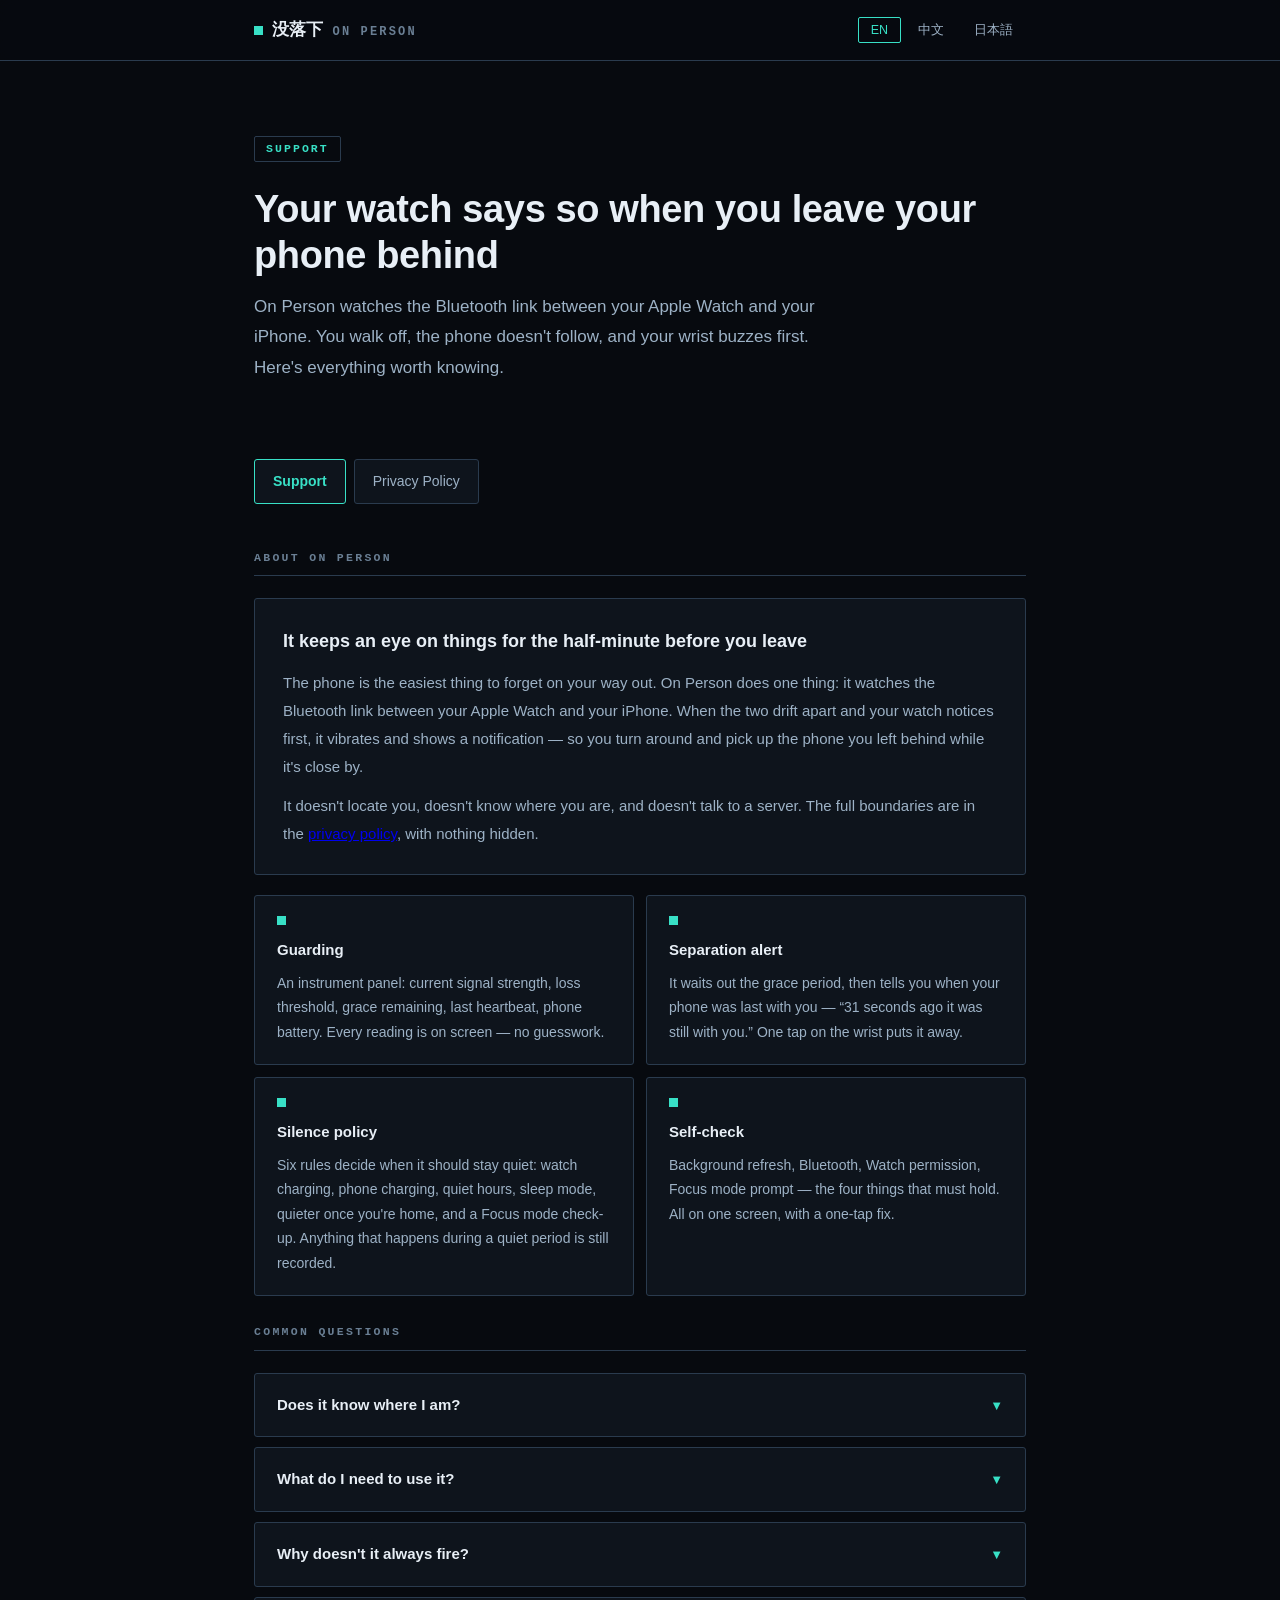
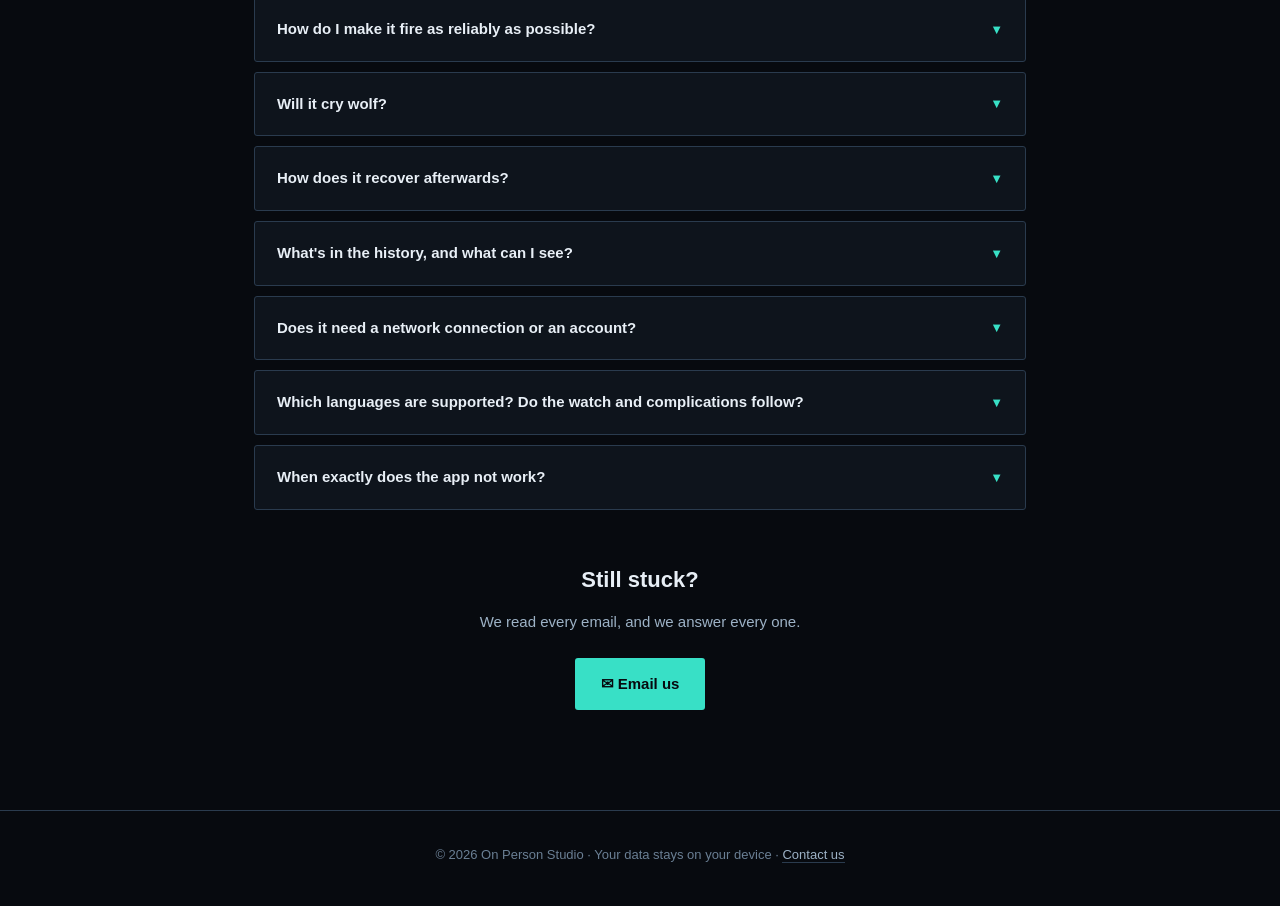
==== en/support.html @ e08f9b39 "初始：隐私政策与支持中心（中/英/日） - 三语静态站：zh / en / ja 各一份隐私政策与帮助中心 - 根路径三页按 navigator.language 自动分流 - 视觉语言 = App " ====
<!DOCTYPE html>
<html lang="en">
<head>
  <meta charset="UTF-8">
  <meta name="viewport" content="width=device-width, initial-scale=1.0">
  <meta name="description" content="On Person · Support — your watch says so when you leave your phone behind. Common questions, the connection self-check, when it stays quiet, and why it doesn't cry wolf.">
  <title>Support — On Person</title>
  <link rel="stylesheet" href="../css/style.css">
</head>
<body>

<header>
  <div class="container">
    <a href="support.html" class="logo"><span class="mark"></span>没落下<span class="latin">On Person</span></a>
    <nav class="lang-switch">
      <a href="#" class="active">EN</a>
      <a href="../zh/support.html">中文</a>
      <a href="../ja/support.html">日本語</a>
    </nav>
  </div>
</header>

<main>
  <div class="container">

    <div class="hero">
      <span class="badge">Support</span>
      <h1>Your watch says so when you leave your phone behind</h1>
      <p>On Person watches the Bluetooth link between your Apple Watch and your iPhone. You walk off, the phone doesn't follow, and your wrist buzzes first. Here's everything worth knowing.</p>
    </div>

    <nav class="nav-pills">
      <a href="#" class="active">Support</a>
      <a href="privacy.html">Privacy Policy</a>
    </nav>

    <section>

      <p class="section-title">About On Person</p>
      <div class="article">
        <h2>It keeps an eye on things for the half-minute before you leave</h2>
        <p>The phone is the easiest thing to forget on your way out. On Person does one thing: it watches the Bluetooth link between your Apple Watch and your iPhone. When the two drift apart and your watch notices first, it vibrates and shows a notification — so you turn around and pick up the phone you left behind while it's close by.</p>
        <p>It doesn't locate you, doesn't know where you are, and doesn't talk to a server. The full boundaries are in the <a href="privacy.html">privacy policy</a>, with nothing hidden.</p>
      </div>

      <div class="features-grid">

        <div class="feature-card">
          <span class="mark"></span>
          <h3>Guarding</h3>
          <p>An instrument panel: current signal strength, loss threshold, grace remaining, last heartbeat, phone battery. Every reading is on screen — no guesswork.</p>
        </div>

        <div class="feature-card">
          <span class="mark"></span>
          <h3>Separation alert</h3>
          <p>It waits out the grace period, then tells you when your phone was last with you — “31 seconds ago it was still with you.” One tap on the wrist puts it away.</p>
        </div>

        <div class="feature-card">
          <span class="mark"></span>
          <h3>Silence policy</h3>
          <p>Six rules decide when it should stay quiet: watch charging, phone charging, quiet hours, sleep mode, quieter once you're home, and a Focus mode check-up. Anything that happens during a quiet period is still recorded.</p>
        </div>

        <div class="feature-card">
          <span class="mark"></span>
          <h3>Self-check</h3>
          <p>Background refresh, Bluetooth, Watch permission, Focus mode prompt — the four things that must hold. All on one screen, with a one-tap fix.</p>
        </div>

      </div>

      <p class="section-title">Common questions</p>

      <details class="faq-item">
        <summary>
          Does it know where I am?
          <span class="arrow">▼</span>
        </summary>
        <div class="answer">
          No, and it doesn't want to. The signal strength it reads (RSSI) is a number from a radio: it answers “is that end still answering?”, not “which end is that?”. It doesn't request location permission, doesn't convert anything into a coordinate, and keeps no location history — the location tracking common in this category isn't in the app at all.
        </div>
      </details>

      <details class="faq-item">
        <summary>
          What do I need to use it?
          <span class="arrow">▼</span>
        </summary>
        <div class="answer">
          An iPhone and an Apple Watch that are already paired. That's it — no account, no subscription, no server to connect to. The watch app asks for notification permission once, the first time it opens. Declining doesn't break anything else; you just won't get a banner on your wrist.
        </div>
      </details>

      <details class="faq-item">
        <summary>
          Why doesn't it always fire?
          <span class="arrow">▼</span>
        </summary>
        <div class="answer">
          Four kinds of reason, none of them a malfunction:
          <br><br>
          ① <strong>System Focus modes</strong> (Do Not Disturb, Sleep, Work) hold back ordinary notifications. We can't read whether Focus is on, so we can't promise it always gets through.
          <br><br>
          ② <strong>The background budget.</strong> The system wakes the watch only so often (roughly every 10–15 minutes), so with the screen off a real separation can take minutes to confirm.
          <br><br>
          ③ <strong>A silence rule is in effect:</strong> watch charging, phone charging, quiet hours, sleep mode, home noise suppression. In those cases it records instead of bothering you.
          <br><br>
          ④ <strong>You're still in the grace period.</strong> A weak signal starts a grace period first; if the link comes back inside it, nothing happens.
          <br><br>
          The Connection self-check in the app tells you which one you're hitting.
        </div>
      </details>

      <details class="faq-item">
        <summary>
          How do I make it fire as reliably as possible?
          <span class="arrow">▼</span>
        </summary>
        <div class="answer">
          Three things, and the Connection self-check checks all of them:
          <br><br>
          ① Turn on <strong>Time Sensitive</strong> in System Settings › Notifications › On Person. Only then can a notification break through Focus.
          <br><br>
          ② Keep <strong>Background App Refresh</strong> on (System Settings › General › Background App Refresh).
          <br><br>
          ③ Make sure your <strong>watch is connected</strong> to the iPhone and has enough battery.
          <br><br>
          If it still stays quiet after all that, you're hitting a silence rule — not a broken app.
        </div>
      </details>

      <details class="faq-item">
        <summary>
          Will it cry wolf?
          <span class="arrow">▼</span>
        </summary>
        <div class="answer">
          There are two gates. First the <strong>grace period</strong>: after the signal weakens it waits (30 seconds by default), and if the link comes back inside that window nothing happens. Second the <strong>threshold</strong>: −72 dBm by default, so the signal has to get genuinely weak. Both numbers are adjustable in Settings.
          <br><br>
          And separation isn't "any disconnect": while backgrounded, only a genuinely weak signal counts. Not hearing a broadcast at all does not (the system often suspends the watch's own scanning in the background).
        </div>
      </details>

      <details class="faq-item">
        <summary>
          How does it recover afterwards?
          <span class="arrow">▼</span>
        </summary>
        <div class="answer">
          Two ways, neither of which involves taking your phone out:
          <br><br>
          ① You come back to your phone — tap “I'm back” on your wrist and it's put away immediately; or tap “Keep guarding 3 min” to reset the grace period.
          <br><br>
          ② You ignore it — the Watch <strong>reconnects on its own</strong> and writes the automatic recovery into your history. So you can see that it recovered, not just that it fired.
        </div>
      </details>

      <details class="faq-item">
        <summary>
          What's in the history, and what can I see?
          <span class="arrow">▼</span>
        </summary>
        <div class="answer">
          Each entry holds four things: a random ID, the moment, the kind of event, and one short note. There are nine kinds of event (signal weak entering grace, grace ended and alert fired, recorded during a quiet period, auto-reconnect succeeded, you came back to your phone, keep guarding, started guarding, stopped guarding, make my phone ring).
          <br><br>
          <strong>No location. No signal history. No advertising identifier.</strong> Up to 50 entries, newest pushes out oldest, clearable whenever you like.
        </div>
      </details>

      <details class="faq-item">
        <summary>
          Does it need a network connection or an account?
          <span class="arrow">▼</span>
        </summary>
        <div class="answer">
          Neither. There's no account system and no server, there is no network request anywhere in the app, and no analytics SDK, crash reporter or ad SDK is linked in. The only outbound communication is the App Store purchase and restore, handled entirely by Apple's own framework.
        </div>
      </details>

      <details class="faq-item">
        <summary>
          Which languages are supported? Do the watch and complications follow?
          <span class="arrow">▼</span>
        </summary>
        <div class="answer">
          中文, English and 日本語 — pick one in Settings › Language.
          <br><br>
          It takes effect <strong>right away</strong>, and the watch face and the complications follow too: the language is pushed to the watch over WatchConnectivity, so you never have to set it a second time on the watch itself.
        </div>
      </details>

      <details class="faq-item">
        <summary>
          When exactly does the app not work?
          <span class="arrow">▼</span>
        </summary>
        <div class="answer">
          We'd rather you know the limits before you rely on them:
          <br><br>
          · Background scans get about 5 chances a day — not continuous listening.
          <br>
          · An alert repeats about 5 times over roughly 4 minutes; watchOS won't let apps vibrate in the background.
          <br>
          · Proximity is judged from the system Bluetooth stack, so a disconnect isn't caught the instant it happens.
          <br>
          · System Focus modes will hold back our alerts, and we can't read whether Focus is on.
          <br>
          · With the screen off, a real separation can take minutes to confirm.
          <br><br>
          The full section is on the “Privacy &amp; limits” screen inside the app, and in the <a href="privacy.html">privacy policy</a>.
        </div>
      </details>

      <div class="contact-section">
        <h2>Still stuck?</h2>
        <p>We read every email, and we answer every one.</p>
        <a href="mailto:peer2peer.wang@gmail.com" class="contact-btn">✉ Email us</a>
      </div>

    </section>

  </div>
</main>

<footer>
  <div class="container">
    <p>© 2026 On Person Studio · Your data stays on your device · <a href="mailto:peer2peer.wang@gmail.com">Contact us</a></p>
  </div>
</footer>

</body>
</html>
---- css/style.css ----
/* ============================================================
   没落下 / On Person / いっしょ · 隐私政策 & 支持中心
   站点源码属于独立 Git 仓库（GitHub Pages）。

   ★ 配色与版式语言直接搬 App 自己的「主题 A · 深海仪表·青」
     （docs/03-visual-spec.md §2）：
       底 #070A0F / 面板 #0E141C / 抬起 #151D27 / 结构线 #2A3B4E
       正文 #E8EFF6 / 次要 #9DB2C6 / 丝印 #6A7F94
       信号色 #38E0C6（唯一强调色）/ 警告 #F2B33D
   ★ App 是暗的，站点也暗：用户从 App 打开链接，看到同一个视觉体系。
   ★ 三条纪律跟着 App 走：**零渐变、零阴影、3px 直角**、丝印标签用等宽。
   ============================================================ */

:root {
  --bg: #070A0F;
  --panel: #0E141C;
  --raise: #151D27;
  --line: #2A3B4E;
  --text: #E8EFF6;
  --dim: #9DB2C6;
  --mute: #6A7F94;
  --sig: #38E0C6;
  --warn: #F2B33D;

  --mono: "SF Mono", ui-monospace, Menlo, Consolas, monospace;
  --sans: -apple-system, BlinkMacSystemFont, "Segoe UI", Roboto, "Helvetica Neue",
          "PingFang SC", "Noto Sans CJK SC", "Hiragino Sans", "Yu Gothic", Arial, sans-serif;

  --radius: 3px;
  --max-w: 820px;
}

*, *::before, *::after { box-sizing: border-box; margin: 0; padding: 0; }

html { scroll-behavior: smooth; -webkit-text-size-adjust: 100%; }

body {
  background: var(--bg);
  color: var(--text);
  font-family: var(--sans);
  font-size: 16px;
  line-height: 1.78;
  min-height: 100vh;
  -webkit-font-smoothing: antialiased;
}

/* ── Header ─────────────────────────────────────────── */
header {
  position: sticky;
  top: 0;
  z-index: 100;
  background: rgba(7, 10, 15, 0.88);
  backdrop-filter: saturate(160%) blur(14px);
  -webkit-backdrop-filter: saturate(160%) blur(14px);
  border-bottom: 1px solid var(--line);
}

header .container {
  display: flex;
  align-items: center;
  justify-content: space-between;
  height: 60px;
}

.logo {
  display: flex;
  align-items: baseline;
  gap: 9px;
  font-size: 17px;
  font-weight: 700;
  letter-spacing: 0.01em;
  color: var(--text);
  text-decoration: none;
}

.logo .mark {
  width: 9px;
  height: 9px;
  background: var(--sig);
  flex: none;
  align-self: center;
}

.logo .latin {
  font: 600 12px/1 var(--mono);
  letter-spacing: 0.18em;
  text-transform: uppercase;
  color: var(--mute);
}

.lang-switch { display: flex; gap: 4px; }

.lang-switch a {
  padding: 6px 12px;
  font: 500 12.5px/1 var(--sans);
  color: var(--dim);
  text-decoration: none;
  border: 1px solid transparent;
  border-radius: 2px;
  transition: color .2s, border-color .2s;
}

.lang-switch a:hover { color: var(--text); border-color: var(--line); }

.lang-switch a.active {
  color: var(--sig);
  border-color: var(--sig);
}

/* ── Layout ─────────────────────────────────────────── */
.container { max-width: var(--max-w); margin: 0 auto; padding: 0 24px; }

main { padding-bottom: 20px; }

/* ── Hero ───────────────────────────────────────────── */
.hero { padding: 72px 0 40px; }

.hero .badge {
  display: inline-block;
  font: 600 11.5px/1 var(--mono);
  letter-spacing: 0.18em;
  text-transform: uppercase;
  color: var(--sig);
  border: 1px solid var(--line);
  border-radius: 2px;
  padding: 6px 11px;
  margin-bottom: 24px;
}

.hero h1 {
  font-size: 38px;
  font-weight: 700;
  letter-spacing: -0.01em;
  line-height: 1.22;
  margin-bottom: 14px;
}

.hero p {
  font-size: 17px;
  color: var(--dim);
  max-width: 600px;
}

.hero .updated {
  margin-top: 14px;
  font: 400 13px/1.6 var(--mono);
  color: var(--mute);
}

/* ── Nav pills ──────────────────────────────────────── */
.nav-pills {
  display: flex;
  gap: 8px;
  margin: 36px 0 48px;
  flex-wrap: wrap;
}

.nav-pills a {
  padding: 9px 18px;
  font-size: 14px;
  font-weight: 500;
  color: var(--dim);
  text-decoration: none;
  border: 1px solid var(--line);
  border-radius: var(--radius);
  background: var(--panel);
  transition: color .2s, border-color .2s;
}

.nav-pills a:hover { color: var(--text); border-color: var(--sig); }

.nav-pills a.active {
  color: var(--sig);
  border-color: var(--sig);
  font-weight: 600;
}

/* ── Section title（丝印） ───────────────────────────── */
.section-title {
  font: 600 11.5px/1 var(--mono);
  letter-spacing: 0.2em;
  text-transform: uppercase;
  color: var(--mute);
  margin: 0 0 22px;
  padding-bottom: 12px;
  border-bottom: 1px solid var(--line);
}

/* ── Article（面板） ─────────────────────────────────── */
.article {
  background: var(--panel);
  border: 1px solid var(--line);
  border-radius: var(--radius);
  padding: 26px 28px;
  margin-bottom: 14px;
}

.article h2 {
  font-size: 18px;
  font-weight: 700;
  margin-bottom: 12px;
  color: var(--text);
}

.article h3 {
  font: 600 13px/1.4 var(--mono);
  letter-spacing: 0.06em;
  color: var(--sig);
  margin: 22px 0 8px;
}

.article h3:first-child { margin-top: 0; }

.article p { color: var(--dim); font-size: 15px; line-height: 1.85; }
.article p + p { margin-top: 12px; }
.article strong { color: var(--text); font-weight: 600; }

.article ul { margin-top: 12px; list-style: none; }

.article ul li {
  position: relative;
  padding: 6px 0 6px 22px;
  color: var(--dim);
  font-size: 15px;
  line-height: 1.8;
}

/* ★ 小方块 = App 自己的列表标记（隐私屏上的 ▪ 琥珀方块） */
.article ul li::before {
  content: "";
  position: absolute;
  left: 2px;
  top: 15px;
  width: 7px;
  height: 7px;
  background: var(--sig);
}

.article ul li.warn::before { background: var(--warn); }
.article ul li strong { color: var(--text); }

.article code {
  font-family: var(--mono);
  font-size: 13px;
  background: var(--raise);
  border: 1px solid var(--line);
  border-radius: 2px;
  padding: 1px 6px;
  color: var(--text);
  word-break: break-word;
}

/* ── 表格 ───────────────────────────────────────────── */
.data-table {
  width: 100%;
  border-collapse: collapse;
  margin-top: 14px;
  font-size: 14px;
}

.data-table th,
.data-table td {
  text-align: left;
  padding: 11px 12px;
  border-bottom: 1px solid var(--line);
  vertical-align: top;
}

.data-table th {
  font: 600 11px/1.4 var(--mono);
  letter-spacing: 0.14em;
  text-transform: uppercase;
  color: var(--mute);
  border-bottom-color: var(--line);
}

.data-table td { color: var(--dim); }
.data-table td:first-child { color: var(--text); font-weight: 600; }
.data-table tr:last-child td { border-bottom: none; }

/* ── 强调块 ─────────────────────────────────────────── */
.note-box {
  background: var(--raise);
  border: 1px solid var(--line);
  border-left: 3px solid var(--sig);
  border-radius: var(--radius);
  padding: 18px 22px;
  margin-top: 16px;
  color: var(--dim);
  font-size: 15px;
  line-height: 1.8;
}

.note-box strong { color: var(--text); }
.note-box.warn { border-left-color: var(--warn); }

/* ── 核心功能 ───────────────────────────────────────── */
.features-grid {
  display: grid;
  /* 4 张卡 ⇒ 2×2，不留一张落单 */
  grid-template-columns: repeat(auto-fill, minmax(320px, 1fr));
  gap: 12px;
  margin: 20px 0 30px;
}

.feature-card {
  background: var(--panel);
  border: 1px solid var(--line);
  border-radius: var(--radius);
  padding: 20px 22px;
  transition: border-color .2s;
}

.feature-card:hover { border-color: var(--sig); }

.feature-card .mark {
  display: block;
  width: 9px;
  height: 9px;
  background: var(--sig);
  margin-bottom: 12px;
}

.feature-card h3 {
  font-size: 15px;
  font-weight: 700;
  margin-bottom: 7px;
  color: var(--text);
}

.feature-card p {
  color: var(--dim);
  font-size: 14px;
  line-height: 1.75;
}

/* ── FAQ ────────────────────────────────────────────── */
.faq-item {
  background: var(--panel);
  border: 1px solid var(--line);
  border-radius: var(--radius);
  margin-bottom: 10px;
}

.faq-item summary {
  display: flex;
  justify-content: space-between;
  align-items: center;
  gap: 16px;
  padding: 18px 22px;
  cursor: pointer;
  font-weight: 600;
  font-size: 15px;
  color: var(--text);
  list-style: none;
}

.faq-item summary::-webkit-details-marker { display: none; }
.faq-item summary:hover { color: var(--sig); }

.faq-item summary .arrow {
  color: var(--sig);
  font-size: 13px;
  transition: transform .25s;
  flex-shrink: 0;
}

.faq-item[open] summary .arrow { transform: rotate(180deg); }

.faq-item .answer {
  padding: 0 22px 20px;
  color: var(--dim);
  font-size: 15px;
  line-height: 1.85;
}

.faq-item .answer p + p { margin-top: 10px; }
.faq-item .answer strong { color: var(--text); font-weight: 600; }

.faq-item .answer code,
.contact-section code {
  font-family: var(--mono);
  font-size: 13px;
  background: var(--raise);
  border: 1px solid var(--line);
  border-radius: 2px;
  padding: 1px 6px;
  color: var(--text);
  word-break: break-word;
}

/* ── 联系方式 ───────────────────────────────────────── */
.contact-section { text-align: center; padding: 40px 0 8px; }

.contact-section h2 { font-size: 22px; font-weight: 700; margin-bottom: 10px; }
.contact-section p { color: var(--dim); margin-bottom: 22px; font-size: 15px; }

/* ★ 主按钮 = App 里的「让手机响」：实心信号色 + 深色字 */
.contact-btn {
  display: inline-flex;
  align-items: center;
  gap: 9px;
  padding: 13px 26px;
  background: var(--sig);
  color: var(--bg);
  border-radius: var(--radius);
  text-decoration: none;
  font-weight: 700;
  font-size: 15px;
  transition: background .2s;
}

.contact-btn:hover { background: #57e8d3; }

/* ── Footer ─────────────────────────────────────────── */
footer {
  margin-top: 72px;
  padding: 32px 0 40px;
  border-top: 1px solid var(--line);
  color: var(--mute);
  font-size: 13px;
  text-align: center;
}

footer a { color: var(--dim); text-decoration: none; border-bottom: 1px solid var(--line); }
footer a:hover { color: var(--sig); border-bottom-color: var(--sig); }

/* ── 响应式 ─────────────────────────────────────────── */
@media (max-width: 640px) {
  .hero { padding: 50px 0 30px; }
  .hero h1 { font-size: 28px; }
  .hero p { font-size: 15.5px; }
  .article { padding: 20px 18px; }
  .features-grid { grid-template-columns: 1fr; }
  .nav-pills { gap: 6px; }
  .nav-pills a { padding: 8px 14px; font-size: 13px; }
  .logo .latin { display: none; }
  .data-table { font-size: 13px; }
  .data-table th, .data-table td { padding: 9px 7px; }
}
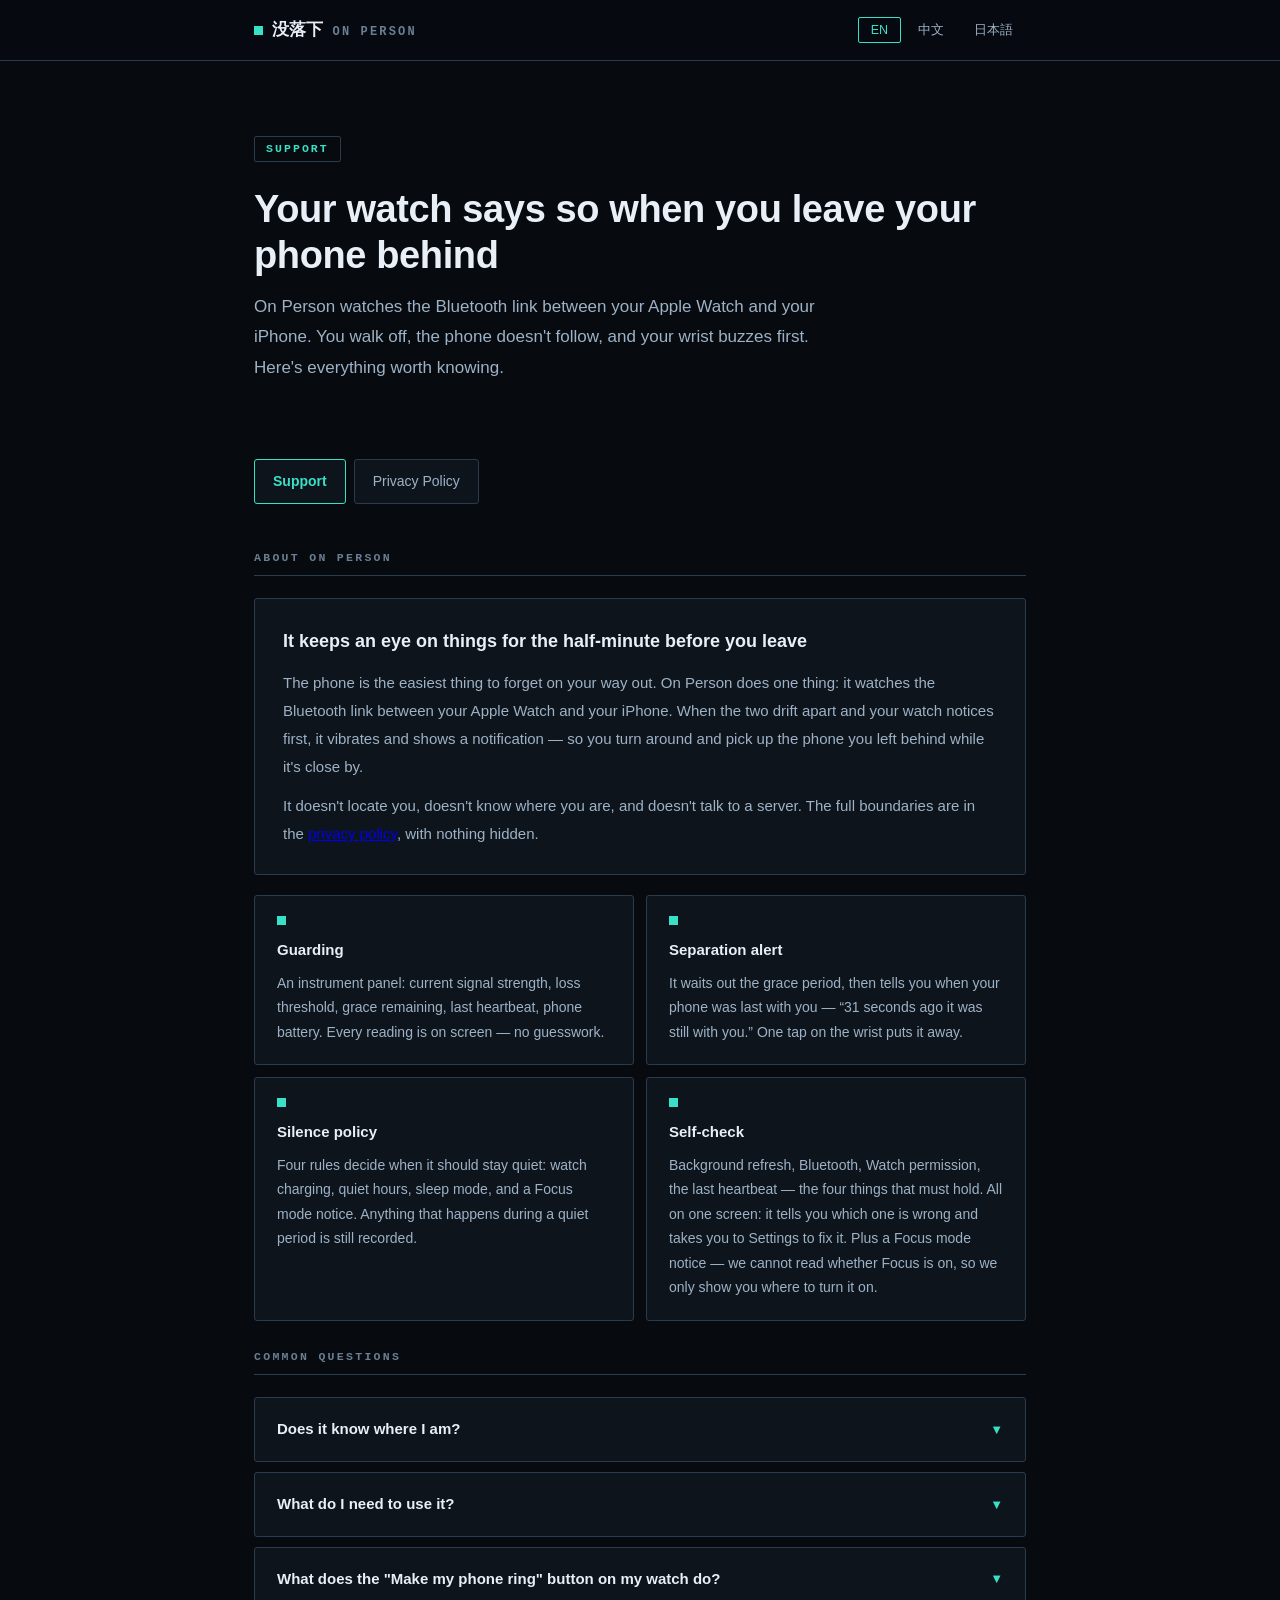
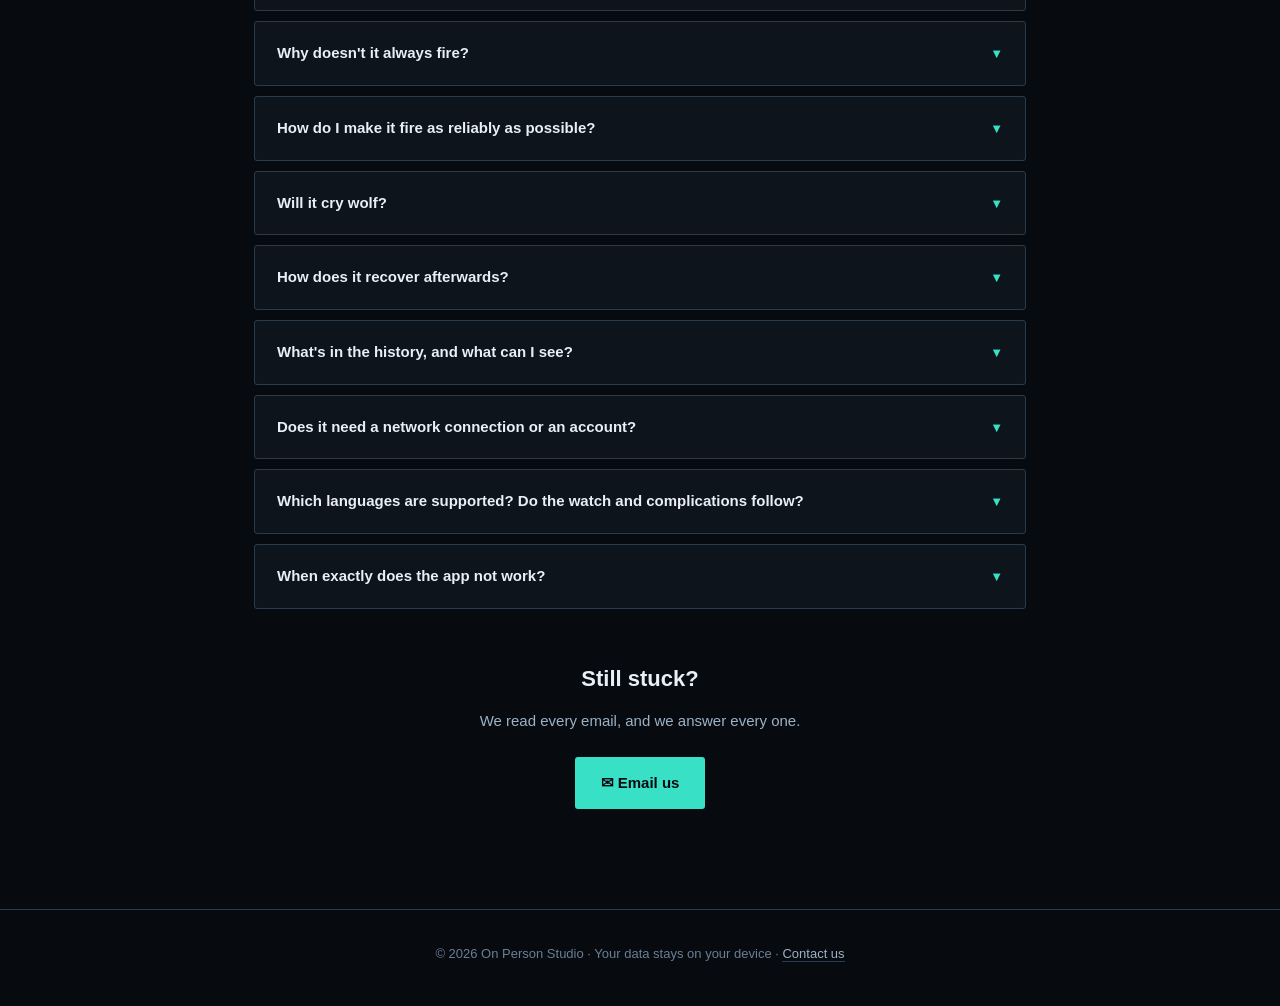
==== commit 2f8c5eb7: "支持中心：三语同步 2026-11-12 功能真实性回归 - 静默规则「六条」→「四条」：删掉已撤掉的 S2（手机在充电）与 S6（到家降噪）——   这两条在 App 里从来没有读取点，写在帮助页上" ====
--- a/en/support.html
+++ b/en/support.html
@@ -60,13 +60,13 @@
         <div class="feature-card">
           <span class="mark"></span>
           <h3>Silence policy</h3>
-          <p>Six rules decide when it should stay quiet: watch charging, phone charging, quiet hours, sleep mode, quieter once you're home, and a Focus mode check-up. Anything that happens during a quiet period is still recorded.</p>
+          <p>Four rules decide when it should stay quiet: watch charging, quiet hours, sleep mode, and a Focus mode notice. Anything that happens during a quiet period is still recorded.</p>
         </div>
 
         <div class="feature-card">
           <span class="mark"></span>
           <h3>Self-check</h3>
-          <p>Background refresh, Bluetooth, Watch permission, Focus mode prompt — the four things that must hold. All on one screen, with a one-tap fix.</p>
+          <p>Background refresh, Bluetooth, Watch permission, the last heartbeat — the four things that must hold. All on one screen: it tells you which one is wrong and takes you to Settings to fix it. Plus a Focus mode notice — we cannot read whether Focus is on, so we only show you where to turn it on.</p>
         </div>
 
       </div>
@@ -95,6 +95,20 @@
 
       <details class="faq-item">
         <summary>
+          What does the "Make my phone ring" button on my watch do?
+          <span class="arrow">▼</span>
+        </summary>
+        <div class="answer">
+          It makes your <strong>phone</strong> make the noise — the sound can only come from the phone, so the watch tells the phone to ring.
+          <br><br>
+          It rings <strong>continuously</strong>, not once: the point is to keep reminding you while you walk back to it, until you stop it. Stopping uses the same button — it changes from "Make my phone ring" to a red "Stop ringing", and one press stops it.
+          <br><br>
+          Three limits worth knowing: ① the sound comes from the phone, not the watch, so the phone has to be somewhere you can hear; ② to avoid a runaway alarm it stops by itself after <strong>5 minutes</strong>; ③ it does <strong>not locate anything and will not tell you which direction the phone is in</strong> — only that it rang.
+        </div>
+      </details>
+
+      <details class="faq-item">
+        <summary>
           Why doesn't it always fire?
           <span class="arrow">▼</span>
         </summary>
@@ -105,7 +119,7 @@
           <br><br>
           ② <strong>The background budget.</strong> The system wakes the watch only so often (roughly every 10–15 minutes), so with the screen off a real separation can take minutes to confirm.
           <br><br>
-          ③ <strong>A silence rule is in effect:</strong> watch charging, phone charging, quiet hours, sleep mode, home noise suppression. In those cases it records instead of bothering you.
+          ③ <strong>A silence rule is in effect:</strong> watch charging, quiet hours, sleep mode. In those cases it records instead of bothering you.
           <br><br>
           ④ <strong>You're still in the grace period.</strong> A weak signal starts a grace period first; if the link comes back inside it, nothing happens.
           <br><br>
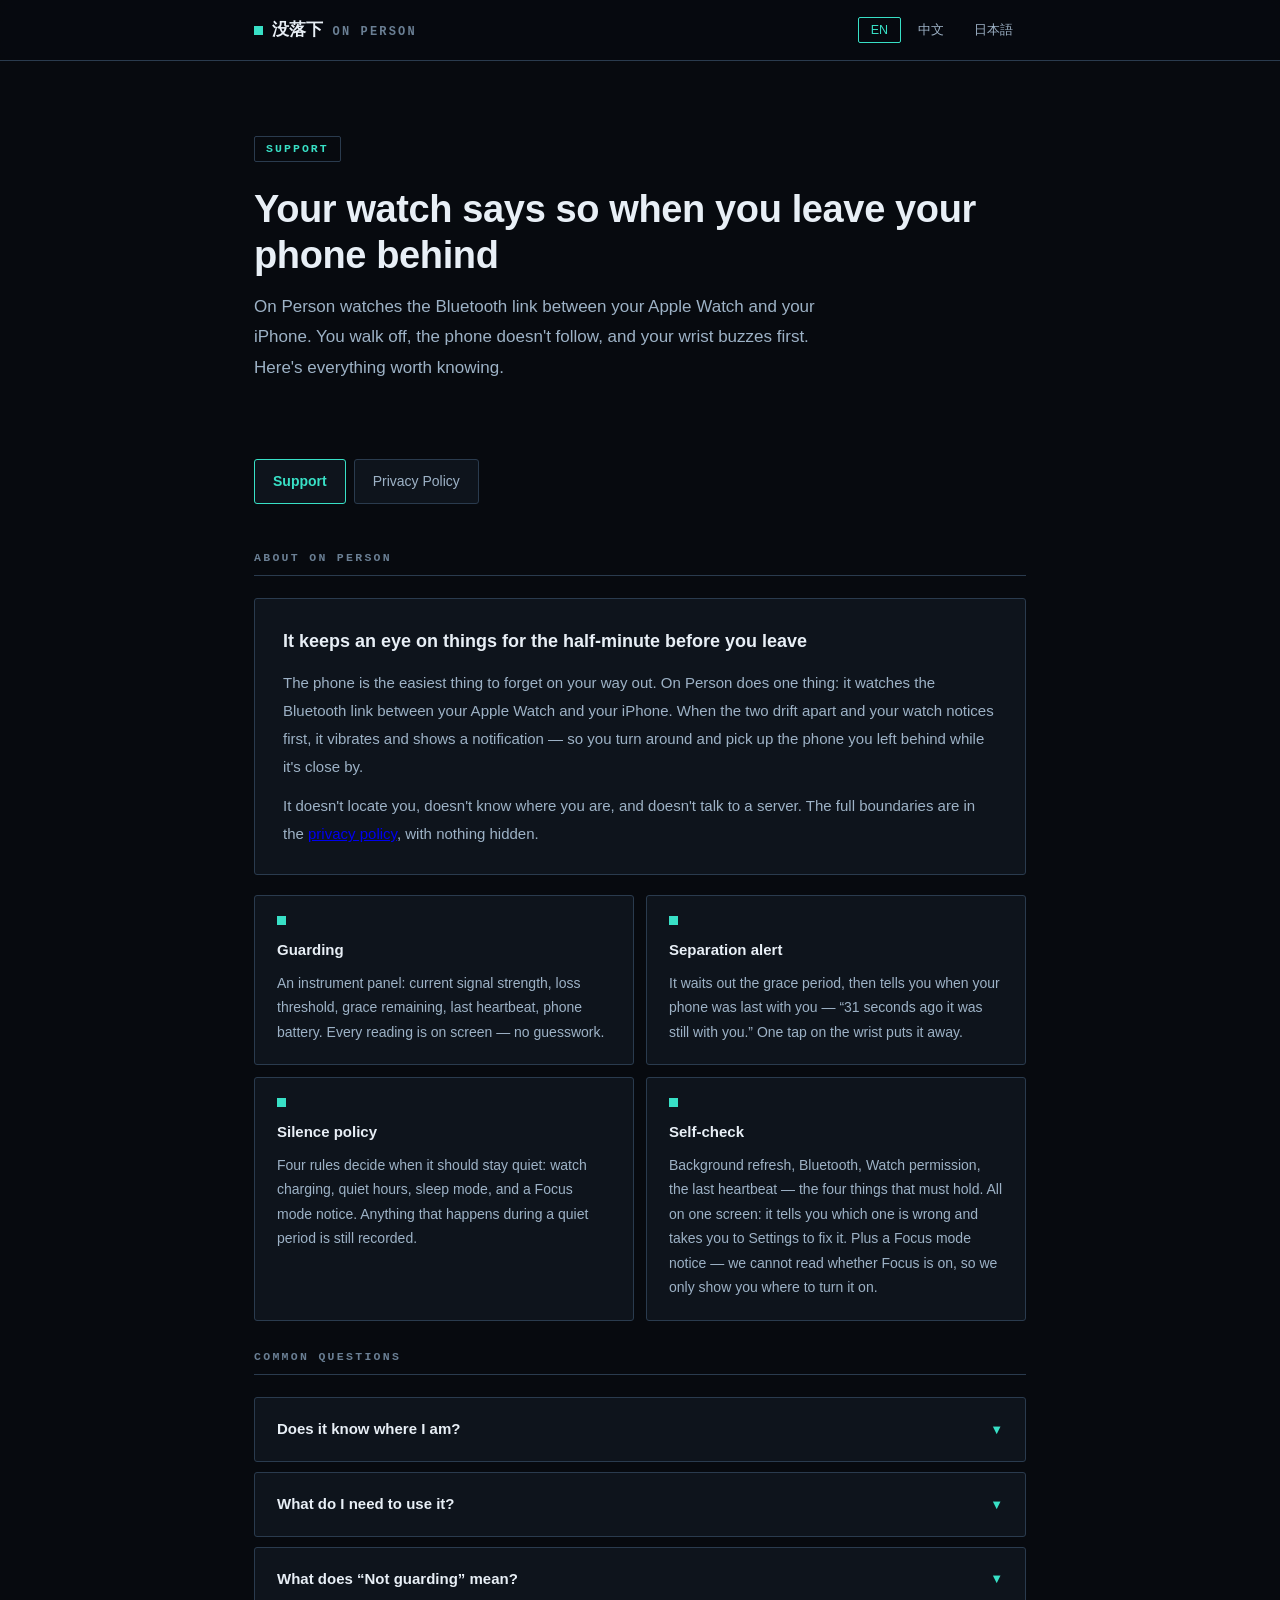
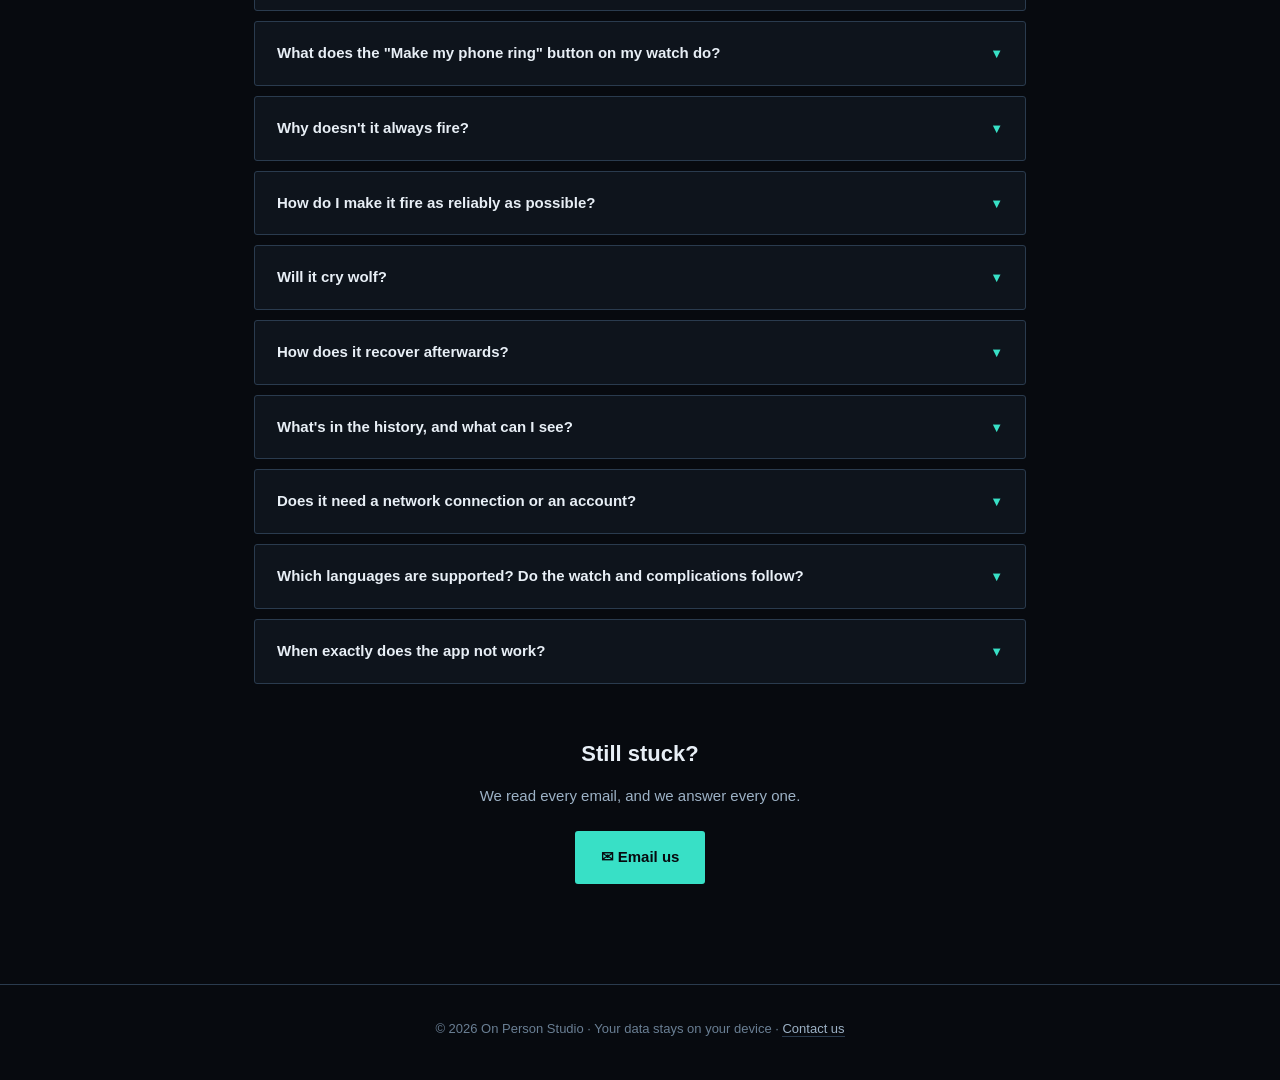
==== commit f53d04f2: "支持中心：新增第 12 条 FAQ「未守护」是什么意思（2026-11-12） ★ 背景：修复「蓝牙被拒 / 系统蓝牙关着 ⇒ 误报『手机没跟你上』」这一条系统级缺陷后，   App 与手表在蓝牙不可" ====
--- a/en/support.html
+++ b/en/support.html
@@ -95,6 +95,16 @@
 
       <details class="faq-item">
         <summary>
+          What does “Not guarding” mean?
+          <span class="arrow">▼</span>
+        </summary>
+        <div class="answer">
+          The Bluetooth link is down — you declined Bluetooth permission, system Bluetooth is off, or the device has no Bluetooth at all. With no signal readings there is no evidence that you walked away, so it will not cry “your phone isn't with you”. It says so plainly instead: Bluetooth not connected, cannot guard. Turn system Bluetooth back on and it returns to guarding.
+        </div>
+      </details>
+
+      <details class="faq-item">
+        <summary>
           What does the "Make my phone ring" button on my watch do?
           <span class="arrow">▼</span>
         </summary>
